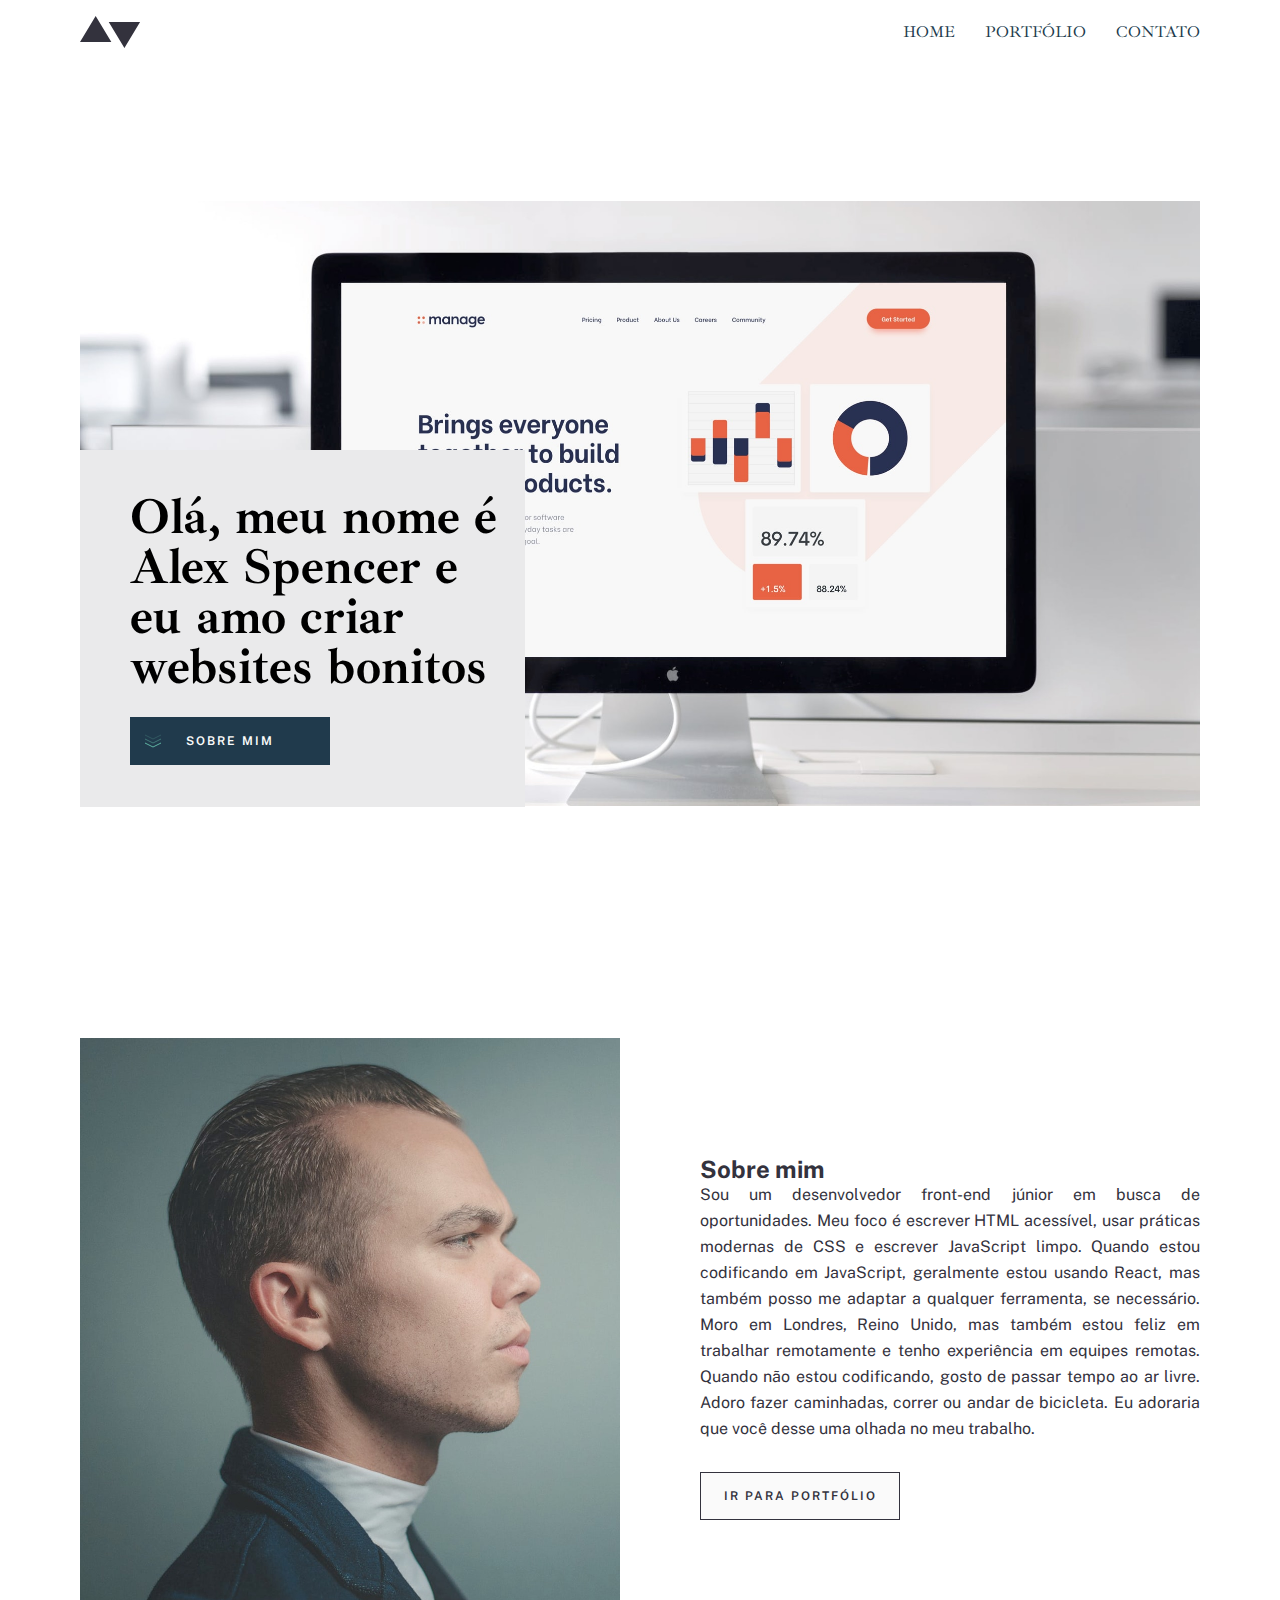
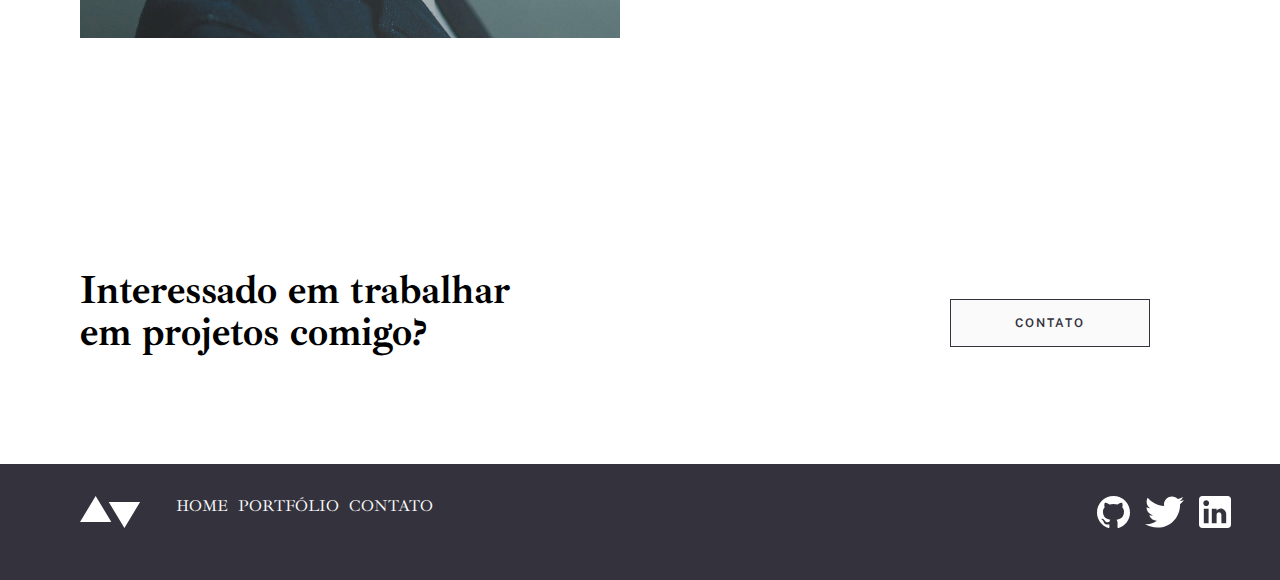
==== docs/index.html @ f2195b28 "Adicionando documentação" ====
<!DOCTYPE html>
<html lang="pt-br">
  <head>
    <!-- Metadados e links para estilos e fontes -->
    <meta charset="UTF-8" />
    <meta name="viewport" content="width=device-width, initial-scale=1.0" />
    <link rel="stylesheet" href="style.css" />
    <link rel="preconnect" href="https://fonts.googleapis.com" />
    <link rel="preconnect" href="https://fonts.gstatic.com" crossorigin />
    <link
      href="https://fonts.googleapis.com/css2?family=Ibarra+Real+Nova:wght@400;600;700&family=Public+Sans:wght@200;400;600;700&display=swap"
      rel="stylesheet"
    />
    <title>Home</title>
  </head>
  <body>
    <header class="nav-bar container">
      <!-- Cabeçalho com logotipo e itens de menu -->
      <img src="../../assets/logo-dark.svg" alt="logo-light" />
      <ul>
        <li class="menu-items">
          <a href="../home/index.html" id="home">HOME</a>
        </li>
        <li class="menu-items">
          <a href="../home/portfolio.html" id="portfolio">PORTFÓLIO</a>
        </li>
        <li class="menu-items">
          <a href="contato.html" id="contato">CONTATO</a>
        </li>
      </ul>
    </header>
    <section class="container">
      <div class="home-page">
        <div class="home-page-text">
          <!-- Texto da página inicial -->
          Olá, meu nome é Alex Spencer e eu amo criar websites bonitos
          
          <a href="#about">
            <button class="button-home-page">
            
            <img
              src="../../assets/icons/down-arrows.svg"
              alt="down-arrows-icon"
            />
            SOBRE MIM
          </button>
          </a>
        </div>
      </div>
    </section>
    <main class="about container" id="about">
      <img
        src="../../assets/home/image-homepage-profile.jpg"
        alt="image-profile"
      />
      <div class="about-text">
        <h2>Sobre mim</h2>
        <p>
          <!-- Texto sobre o desenvolvedor -->
          Sou um desenvolvedor front-end júnior em busca de oportunidades. Meu
          foco é escrever HTML acessível, usar práticas modernas de CSS e
          escrever JavaScript limpo. Quando estou codificando em JavaScript,
          geralmente estou usando React, mas também posso me adaptar a qualquer
          ferramenta, se necessário. Moro em Londres, Reino Unido, mas também
          estou feliz em trabalhar remotamente e tenho experiência em equipes
          remotas. Quando não estou codificando, gosto de passar tempo ao ar
          livre. Adoro fazer caminhadas, correr ou andar de bicicleta. Eu
          adoraria que você desse uma olhada no meu trabalho.
        </p>
        <a href="../home/portfolio.html"><button class="button">IR PARA PORTFÓLIO</button></a>
      </div>
    </main>
    <!--Seção de Contato-->
    <section class="contact container">
      <h2>Interessado em trabalhar em projetos comigo?</h2>
      <div class="container-button">
        </a><button class="button">CONTATO</button>
      </div>
    </section>
    <!-- Rodapé-->
    <footer>
      <div class="container-footer container">
        <div class="nav-button">
          <img src="../../assets/logo-light.svg" alt="logo-light" />
          <ul>
            <li class="menu-items"><a href="index.html" id="home">HOME</a></li>
            <li class="menu-items">
              <a href="../home/portifolio.html" id="portfolio">PORTFÓLIO</a>
            </li>
            <li class="menu-items">
              <a href="#" id="contato">CONTATO</a>
            </li>
          </ul>
        </div>
        <div class="icons">
          <!-- Ícones de redes sociais -->
          <img src="../../assets/icons/github-light.svg" alt="github-light" />
          <img src="../../assets/icons/twitter-light.svg" alt="twitter-light" />
          <img
            src="../../assets/icons/linkedin-light.svg"
            alt="linkedin-light"
          />
        </div>
      </div>
    </footer>
  </body>
</html>
---- docs/style.css ----
:root {
  --slightly-desaturated-cyan: #5fb4a2; /* Define uma variável para uma cor levemente dessaturada de ciano */
  --dark-blue: #203a4c; /* Define uma variável para uma cor azul escura */
  --grayish-dark-blue: #33323d; /* Define uma variável para uma cor cinza-azulada escura */
  --very-light-grey: #fafafa; /* Define uma variável para um cinza muito claro */
  --light-grey: #eaeaeb; /* Define uma variável para um cinza claro */
}

* {
  margin: 0;
  padding: 0;
  box-sizing: border-box;
}

html {
  font-family: "Ibarra Real Nova", "Public Sans", sans-serif; /* Define a fonte para o texto HTML */
}

.container {
  padding: 16px 40px;
  max-width: 1200px;
  margin: 0 auto;
}

a {
  text-decoration: none;
  color: var(--dark-blue); /* Define a cor dos links como a cor azul escura */
}

.menu-items {
  list-style: none;
}

.nav-bar {
  display: flex;
  justify-content: space-between;
  align-items: center;
  margin-bottom: 24px;
}

.nav-bar ul {
  display: flex;
  gap: 30px;
}

.nav-bar a:hover {
  color: var(
    --slightly-desaturated-cyan
  ); /* Define a cor dos links do menu ao passar o mouse como um ciano levemente dessaturado */
}

.container .home-page {
  position: relative;
  width: 100%;
  height: 798px;
  background-image: url(../../assets/home/image-homepage-hero.jpg); /* Define uma imagem de plano de fundo para a página inicial */
  background-repeat: no-repeat;
  background-position: center left;
  background-size: contain;
  display: flex;
  align-items: flex-end;
}

.home-page-text {
  position: absolute;
  bottom: 95px;
  left: 0;
  width: 445px;
  height: 357px;
  background: var(
    --light-grey
  ); /* Define um fundo cinza claro para o texto na página inicial */
  display: flex;
  flex-direction: column;
  justify-content: space-evenly;
  padding: 16px;
  padding-left: 50px;
  font-family: "Ibarra Real Nova";
  font-style: normal;
  font-weight: 700;
  font-size: 50px;
  line-height: 50px;
}

.about-button {
  display: flex;
  align-items: center;
  margin-top: 36px;
  width: 200px;
  height: 48px;
  background: var(
    --dark-blue
  ); /* Define um fundo azul escuro para o botão "Sobre" */
  color: var(
    --very-light-grey
  ); /* Define a cor do texto do botão "Sobre" como um cinza muito claro */
  gap: 10px;
  font-family: "Public Sans";
  font-style: normal;
  font-weight: 600;
  font-size: 12px;
  line-height: 14px;
  letter-spacing: 2px;
  text-transform: uppercase;
  text-align: center;
}

.about-button img {
  width: 20px;
  height: 20px;
}

.about-button:hover {
  background: var(
    --slightly-desaturated-cyan
  ); /* Define a cor de fundo do botão "Sobre" ao passar o mouse como um ciano levemente dessaturado */
}

.about {
  display: flex;
  justify-content: space-between;
  align-items: center;
  margin-top: 60px;
  padding-top: 60px;
}

.about img {
  width: 540px;
  height: auto;
}

.about div {
  max-width: 500px;
  font-family: "Public Sans";
  font-style: normal;
  font-weight: 400;
  font-size: 16px;
  line-height: 26px;
  color: var(
    --grayish-dark-blue
  ); /* Define a cor do texto "Sobre" como um cinza-azulado escuro */
}

.about-text {
  text-align: justify;
}

.about-text p {
  margin-bottom: 30px;
}

.container-button {
  width: 250px;
  margin-top: 24px;
}

.button-home-page {
  display: flex;
  align-items: center;
  justify-content: center;
  width: 200px;
  height: 48px;
  font-family: "Public Sans";
  font-style: normal;
  font-weight: 600;
  font-size: 12px;
  line-height: 14px;
  letter-spacing: 2px;
  text-transform: uppercase;
  background: var(
    --dark-blue
  ); /* Define um fundo azul escuro para o botão da página inicial */
  color: var(
    --very-light-grey
  ); /* Define a cor do texto do botão da página inicial como um cinza muito claro */
  border: none;
  cursor: pointer;
  position: relative;
}

.button-home-page img {
  position: absolute;
  left: 15px;
}

.button-home-page:hover {
  background: var(
    --slightly-desaturated-cyan
  ); /* Define a cor de fundo do botão da página inicial ao passar o mouse como um ciano levemente dessaturado */
}

.button {
  display: flex;
  align-items: center;
  justify-content: center;
  width: 200px;
  height: 48px;
  font-family: "Public Sans";
  font-style: normal;
  font-weight: 600;
  font-size: 12px;
  line-height: 14px;
  letter-spacing: 2px;
  text-transform: uppercase;
  background: var(
    --very-light-grey
  ); /* Define um fundo cinza muito claro para o botão */
  color: var(
    --grayish-dark-blue
  ); /* Define a cor do texto do botão como um cinza-azulado escuro */
  border: 1px solid var(--grayish-dark-blue);
  cursor: pointer;
}

.button:hover {
  background: var(
    --grayish-dark-blue
  ); /* Define a cor de fundo do botão ao passar o mouse como um cinza-azulado escuro */
  color: var(--light-grey);
}

.contact {
  display: flex;
  justify-content: space-between;
  align-items: center;
  width: 100%;
  height: 350px;
  margin-top: 60px;
  padding-top: 60px;
}

.contact h2 {
  font-family: "Ibarra Real Nova";
  font-style: normal;
  font-weight: 700;
  font-size: 40px;
  line-height: 42px;
  max-width: 450px;
}

footer {
  background: var(
    --grayish-dark-blue
  ); /* Define um fundo cinza-azulado escuro para o rodapé */
  display: flex;
  justify-content: space-between;
  align-items: center;
  padding: 16px 0px;
}

footer a {
  color: var(
    --very-light-grey
  ); /* Define a cor dos links no rodapé como um cinza muito claro */
}

footer ul {
  display: flex;
  gap: 10px;
}

.icons {
  display: flex;
  gap: 15px;
}

.nav-button {
  width: 650px;
  display: flex;
  gap: 35px;
}

.container-footer {
  width: 100%;
  display: flex;
  justify-content: space-between;
  margin-bottom: 20px;
}

.project.impar {
  display: flex;
  justify-content: space-between;
  align-items: center;
  margin-bottom: 80px;
}

.project.par {
  display: flex;
  flex-direction: row-reverse;
  justify-content: space-between;
  align-items: center;
}

.project img {
  width: 580px;
  height: auto;
}

.project-text {
  width: 450px;
  text-align: justify;
  padding: 35px;
}

.project-text h2 {
  font-family: "Ibarra Real Nova";
  font-style: normal;
  font-weight: 700;
  font-size: 40px;
  line-height: 42px;
  margin-bottom: 15px;
}

.project-text p {
  font-family: "Public Sans";
  font-style: normal;
  font-weight: 400;
  font-size: 16px;
  line-height: 30px;
  margin-bottom: 50px;
}
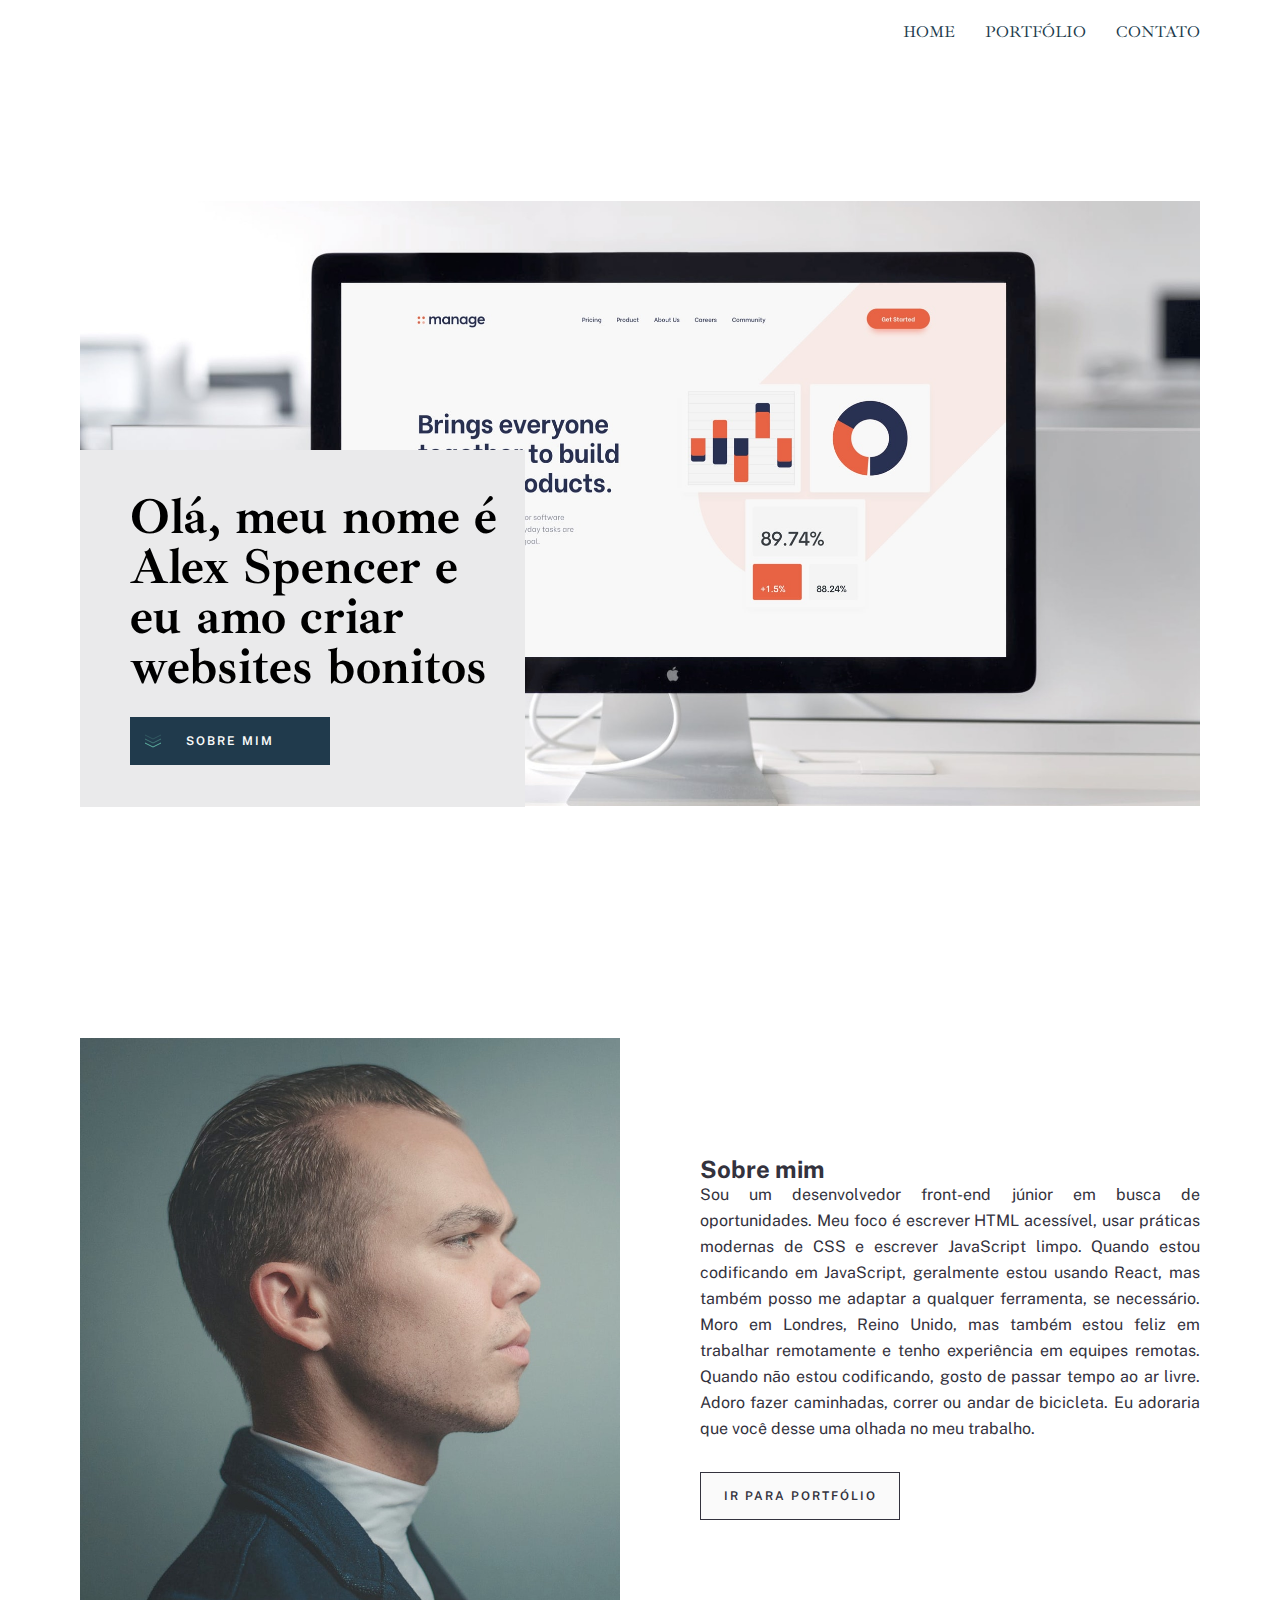
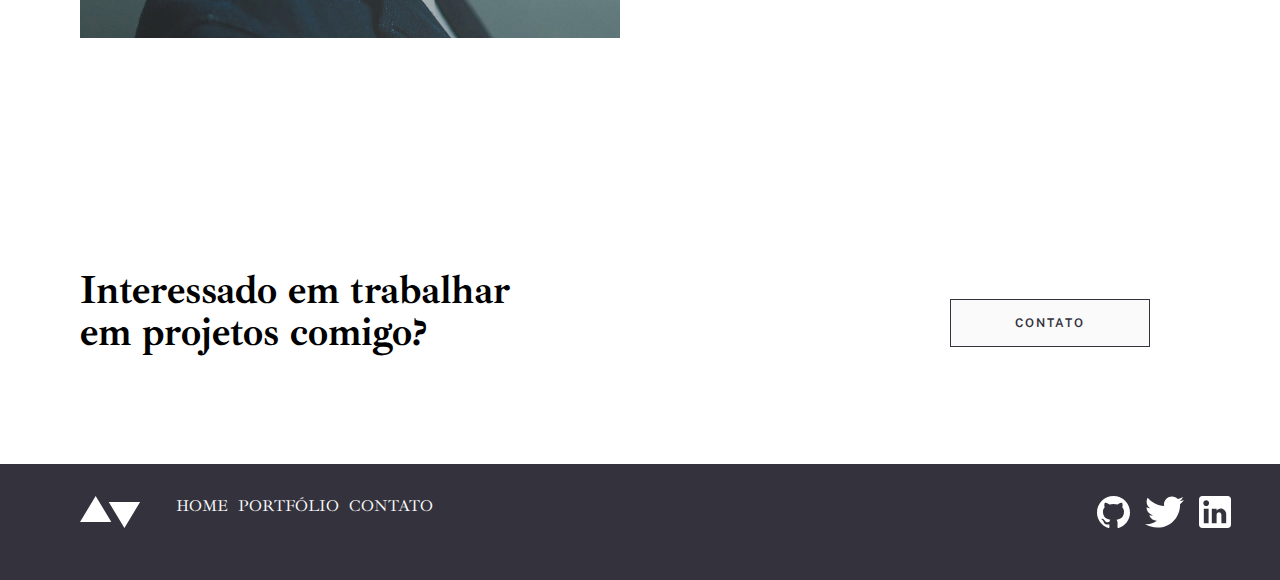
==== commit a367e6c8: "atualizando links" ====
--- a/docs/index.html
+++ b/docs/index.html
@@ -1,107 +1,98 @@
 <!DOCTYPE html>
 <html lang="pt-br">
-  <head>
-    <!-- Metadados e links para estilos e fontes -->
-    <meta charset="UTF-8" />
-    <meta name="viewport" content="width=device-width, initial-scale=1.0" />
-    <link rel="stylesheet" href="style.css" />
-    <link rel="preconnect" href="https://fonts.googleapis.com" />
-    <link rel="preconnect" href="https://fonts.gstatic.com" crossorigin />
-    <link
-      href="https://fonts.googleapis.com/css2?family=Ibarra+Real+Nova:wght@400;600;700&family=Public+Sans:wght@200;400;600;700&display=swap"
-      rel="stylesheet"
-    />
-    <title>Home</title>
-  </head>
-  <body>
-    <header class="nav-bar container">
-      <!-- Cabeçalho com logotipo e itens de menu -->
-      <img src="../../assets/logo-dark.svg" alt="logo-light" />
-      <ul>
-        <li class="menu-items">
-          <a href="../home/index.html" id="home">HOME</a>
-        </li>
-        <li class="menu-items">
-          <a href="../home/portfolio.html" id="portfolio">PORTFÓLIO</a>
-        </li>
-        <li class="menu-items">
-          <a href="contato.html" id="contato">CONTATO</a>
-        </li>
-      </ul>
-    </header>
-    <section class="container">
-      <div class="home-page">
-        <div class="home-page-text">
-          <!-- Texto da página inicial -->
-          Olá, meu nome é Alex Spencer e eu amo criar websites bonitos
-          
-          <a href="#about">
-            <button class="button-home-page">
-            
-            <img
-              src="../../assets/icons/down-arrows.svg"
-              alt="down-arrows-icon"
-            />
+
+<head>
+  <!-- Metadados e links para estilos e fontes -->
+  <meta charset="UTF-8" />
+  <meta name="viewport" content="width=device-width, initial-scale=1.0" />
+  <link rel="stylesheet" href="./style.css" />
+  <link rel="preconnect" href="https://fonts.googleapis.com" />
+  <link rel="preconnect" href="https://fonts.gstatic.com" crossorigin />
+  <link href="https://fonts.googleapis.com/css2?family=Ibarra+Real+Nova:wght@400;600;700&family=Public+Sans:wght@200;400;600;700&display=swap" rel="stylesheet" />
+  <title>Home</title>
+</head>
+
+<body>
+  <header class="nav-bar container">
+    <!-- Cabeçalho com logotipo e itens de menu -->
+    <img src="../assets/logo-light.svg" alt="logo-light" />
+    <ul>
+      <li class="menu-items">
+        <a href="index.html" id="home">HOME</a>
+      </li>
+      <li class="menu-items">
+        <a href="../pages/portfolio-01-manage/index.html" id="portfolio">PORTFÓLIO</a>
+      </li>
+      <li class="menu-items">
+        <a href="#" id="contato">CONTATO</a>
+      </li>
+    </ul>
+  </header>
+  <section class="container">
+    <div class="home-page">
+      <div class="home-page-text">
+        <!-- Texto da página inicial -->
+        Olá, meu nome é Alex Spencer e eu amo criar websites bonitos
+
+        <a href="#about">
+          <button class="button-home-page">
+
+            <img src="../assets/icons/down-arrows.svg" alt="down-arrows-icon" />
             SOBRE MIM
           </button>
-          </a>
-        </div>
+        </a>
       </div>
-    </section>
-    <main class="about container" id="about">
-      <img
-        src="../../assets/home/image-homepage-profile.jpg"
-        alt="image-profile"
-      />
-      <div class="about-text">
-        <h2>Sobre mim</h2>
-        <p>
-          <!-- Texto sobre o desenvolvedor -->
-          Sou um desenvolvedor front-end júnior em busca de oportunidades. Meu
-          foco é escrever HTML acessível, usar práticas modernas de CSS e
-          escrever JavaScript limpo. Quando estou codificando em JavaScript,
-          geralmente estou usando React, mas também posso me adaptar a qualquer
-          ferramenta, se necessário. Moro em Londres, Reino Unido, mas também
-          estou feliz em trabalhar remotamente e tenho experiência em equipes
-          remotas. Quando não estou codificando, gosto de passar tempo ao ar
-          livre. Adoro fazer caminhadas, correr ou andar de bicicleta. Eu
-          adoraria que você desse uma olhada no meu trabalho.
-        </p>
-        <a href="../home/portfolio.html"><button class="button">IR PARA PORTFÓLIO</button></a>
+    </div>
+  </section>
+  <main class="about container" id="about">
+    <img src="../assets/home/image-homepage-profile.jpg" alt="image-profile" />
+    <div class="about-text">
+      <h2>Sobre mim</h2>
+      <p>
+        <!-- Texto sobre o desenvolvedor -->
+        Sou um desenvolvedor front-end júnior em busca de oportunidades. Meu
+        foco é escrever HTML acessível, usar práticas modernas de CSS e
+        escrever JavaScript limpo. Quando estou codificando em JavaScript,
+        geralmente estou usando React, mas também posso me adaptar a qualquer
+        ferramenta, se necessário. Moro em Londres, Reino Unido, mas também
+        estou feliz em trabalhar remotamente e tenho experiência em equipes
+        remotas. Quando não estou codificando, gosto de passar tempo ao ar
+        livre. Adoro fazer caminhadas, correr ou andar de bicicleta. Eu
+        adoraria que você desse uma olhada no meu trabalho.
+      </p>
+      <a href="../pages/portfolio-01-manage/index.html"><button class="button">IR PARA PORTFÓLIO</button></a>
+    </div>
+  </main>
+  <!--Seção de Contato-->
+  <section class="contact container">
+    <h2>Interessado em trabalhar em projetos comigo?</h2>
+    <div class="container-button">
+      </a><button class="button">CONTATO</button>
+    </div>
+  </section>
+  <!-- Rodapé-->
+  <footer>
+    <div class="container-footer container">
+      <div class="nav-button">
+        <img src="../assets/logo-light.svg" alt="logo-light" />
+        <ul>
+          <li class="menu-items"><a href="./index.html" id="home">HOME</a></li>
+          <li class="menu-items">
+            <a href="../pages/portfolio-01-manage/index.html" id="portfolio">PORTFÓLIO</a>
+          </li>
+          <li class="menu-items">
+            <a href="#" id="contato">CONTATO</a>
+          </li>
+        </ul>
       </div>
-    </main>
-    <!--Seção de Contato-->
-    <section class="contact container">
-      <h2>Interessado em trabalhar em projetos comigo?</h2>
-      <div class="container-button">
-        </a><button class="button">CONTATO</button>
+      <div class="icons">
+        <!-- Ícones de redes sociais -->
+        <img src="../assets/icons/github-light.svg" alt="github-light" />
+        <img src="../assets/icons/twitter-light.svg" alt="twitter-light" />
+        <img src="../assets/icons/linkedin-light.svg" alt="linkedin-light" />
       </div>
-    </section>
-    <!-- Rodapé-->
-    <footer>
-      <div class="container-footer container">
-        <div class="nav-button">
-          <img src="../../assets/logo-light.svg" alt="logo-light" />
-          <ul>
-            <li class="menu-items"><a href="index.html" id="home">HOME</a></li>
-            <li class="menu-items">
-              <a href="../home/portifolio.html" id="portfolio">PORTFÓLIO</a>
-            </li>
-            <li class="menu-items">
-              <a href="#" id="contato">CONTATO</a>
-            </li>
-          </ul>
-        </div>
-        <div class="icons">
-          <!-- Ícones de redes sociais -->
-          <img src="../../assets/icons/github-light.svg" alt="github-light" />
-          <img src="../../assets/icons/twitter-light.svg" alt="twitter-light" />
-          <img
-            src="../../assets/icons/linkedin-light.svg"
-            alt="linkedin-light"
-          />
-        </div>
-      </div>
-    </footer>
-  </body>
-</html>
+    </div>
+  </footer>
+</body>
+
+</html>